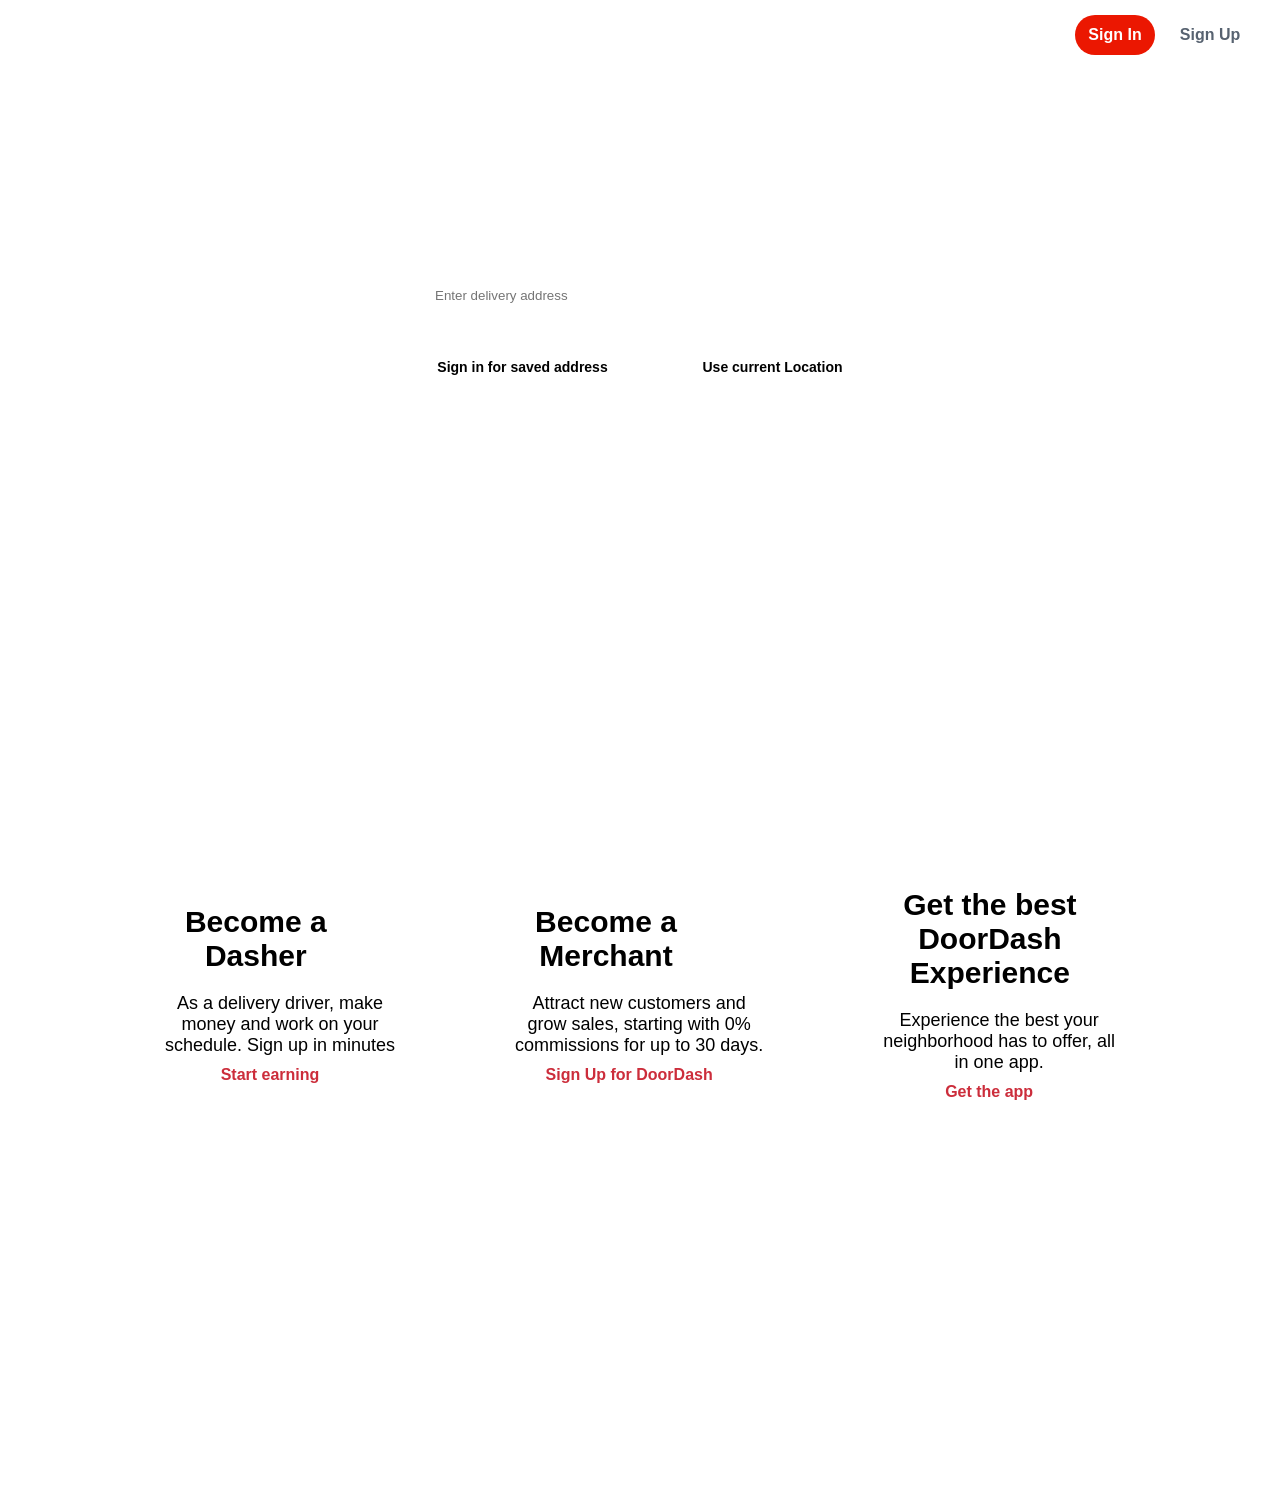
==== index.html @ 5feb7e37 "Rename doordash.html to index.html" ====
<!DOCTYPE html>
<html lang="en">
<head>
    <meta charset="UTF-8">
    <meta name="viewport" content="width=device-width, initial-scale=1.0">
    <title>doordash</title>
    <link rel="stylesheet" href="doordash.css">
</head>
<body>
    <section class="suffer">
<div class="blergh">
   <div class="yakka">
     <div class="yuik aa">Sign In</div>
    <div class="yuik ba">Sign Up</div>
   </div>
</div>

<div class="taiwo">
    <div class="alerts">
   <img src="image/dorruma.png" alt="" width="240px" class="imaz">
   <h2 class="farce">$0 DELIVERY FEE ON FIRST ORDER</h2>
   <span>Other fees apply</span>
   <input type="text" placeholder="Enter delivery address">
   <div class="field">
    <div class="battle me"><img src="image/person.png" alt="">
   <p class="ibo">Sign in for saved address</p>
    </div>
    <div class="battle you">
        <img src="image/arrowoca.png" alt="">
        <p class="ibo">Use current Location</p>
    </div>
   </div>
</div>
</div>
    </section>

    <section class="wire">
      <div class="opay">

        <div class="kudos">
         <div class="jane">
        <img src="https://cdn.doordash.com/media/consumer/home/landing/new/ScootScoot.svg" alt="">
       </div>
       <div class="menn">
        <p class="artist">Become a <br> Dasher</p></div>
        <p class="wahal">As a delivery driver, make <br> money and work on your <br> schedule. Sign up in minutes</p>

      <div class="musta">
        <p class="eary">Start earning</p>
       <img src="image/arryow.png" alt="" class="rift">
      </div>
      </div>

       <div class="kudos">
         <div class="jane a">
        <img src="https://cdn.doordash.com/media/consumer/home/landing/new/Storefront.svg" alt="">
       </div>
       <div class="menn">
        <p class="artist">Become a <br> Merchant</p></div>
        <p class="wahal">Attract new customers and <br> grow sales, starting with 0% <br>commissions for up to 30 days.</p>

      <div class="musta">
        <p class="eary">Sign Up for DoorDash</p>
       <img src="image/arryow.png" alt="" class="rift">
      </div>
      </div>

       <div class="kudos">
         <div class="jane b">
        <img src="https://cdn.doordash.com/media/consumer/home/landing/new/iphone.svg" alt="" width="150px">
       </div>
       <div class="menn">
        <p class="artist">Get the best<br> DoorDash<br> Experience </p></div>
        <p class="wahal">Experience the best your <br> neighborhood has to offer, all <br> in one app.</p>

      <div class="musta">
        <p class="eary">Get the app</p>
       <img src="image/arryow.png" alt="" class="rift">
      </div>
      </div>
       
      </div>
    </section>
</body>
</html>
---- doordash.css ----
body{
    margin: 0;
    padding: 0;
    
}
.suffer{
    background-image: url("https://img.cdn4dd.com/cdn-cgi/image/fit=cover,format=auto,quality=60/https://cdn.doordash.com/managed/consumer/seo/home/hero_v3/hero_desktop.png");
     background-size: cover;
   background-position: center;
   background-repeat: no-repeat;
   width: 100%;
   height: 100%;
   min-height: 650px;
   box-sizing: border-box;
   flex-wrap: wrap;
}
.yuik{
    
    height: 40px;
    border-radius: 20px;
    background-color: white;
    display: flex;
    align-items: center;
    justify-content: center;
  
  
}
.yakka{
    display: flex;
    /* justify-content: center; */
    align-items: center;
    gap: 10px;
    margin-left: auto;
    margin-right: 25px;
   
    
}
.aa{
    font-family: Arial, Helvetica, sans-serif;
    font-weight: 900;
    background-color: rgb(235,23,1);
    color: white;
     width: 80px;
    max-width: 100%;
    flex-wrap: wrap;
}
.ba{
  font-family: Arial, Helvetica, sans-serif;
    font-weight: 900;
    background-color: rgb(255, 255, 255);
    color:rgb(87,98,112);
    width: 90px;
    max-width: 100%;  
   
}
.blergh{
     display: flex;
    /* justify-content: center; */
    align-items: center;
    gap: 10px;
    margin-left: auto;
    flex-wrap: wrap;
    padding-top: 15px;
}
.alerts{
    display: flex;
    flex-direction: column;
    justify-content: center;
    align-items: center;
    margin-top: 40px;
    flex-wrap: wrap;
     padding: 0 20px;
}
.imaz {
    margin-bottom: 0;
}
.taiwo{
    padding-top: 100px;
}
.farce {
    color: white;
    font-family: Arial, Helvetica, sans-serif;
    font-size: 33px;
    margin: 0;
   font-weight: 900;
   flex-wrap: wrap;
   }
.taiwo span{
    color: white;
    font-family: Arial, Helvetica, sans-serif;
    font-weight: 900;
    font-size: 11px;
}
.taiwo input{
    height: 50px;
    max-height: 50px;
    margin-top: 20px;
    width: 100%;
    max-width: 430px;
    padding: 5px 0px 5px 20px;
    border-radius: 30px;
    border: none;
    flex-wrap: wrap;
}
.field{
    display: flex;
    justify-content: center;
    align-items: center;
    gap: 20px;
    margin-top: 20px;
    flex-wrap: wrap;
}
.battle{
    background-color: white;
    width: 210px;
    height: 40px;
    border-radius: 20px;
    display: flex;
    justify-content: center;
    align-items: center;
    /* padding-left: 5px; */
    flex-wrap: wrap;
    padding: 0 10px;
}

.battle img{
    width: 20px;
}
.ibo{
    font-size: 14px;
    font-family: Arial, Helvetica, sans-serif;
    font-weight: 700;
    margin-left: 5px;
    padding-right: 10px;
    flex-wrap: wrap;
}
.wire{
     width: 100%;
   height: 650px;
   min-height: 650px;
   flex-wrap: wrap;
   
}
.jane{
  justify-self: center;
  align-self: center; 
  flex-wrap: wrap; 
}
.artist{
      font-size: 30px;
    font-family: Arial, Helvetica, sans-serif;
    font-weight: 900;
    width: fit-content;
    margin: 0;
    text-align: center;
    flex-wrap: wrap;
}
.menn { 
    
    padding: 20px;}

.wahal{
    font-family: Arial, Helvetica, sans-serif;
    font-weight: 500;
    text-align: center;
    width: fit-content;
    margin: 0;
    font-size: 18px;
    flex-wrap: wrap;

}
.eary
{
   font-family: Arial, Helvetica, sans-serif;
    font-weight: 900;
    text-align: center;
    color: rgb(204,45,59);
    margin: 0;
    flex-wrap: wrap;
}
.rift
{
    width: 20px;
}
.musta{
    display: flex;
    /* justify-content: center; */
    align-items: center;
    margin: 10px 0;
    justify-content: center;
    flex-wrap: wrap;
    

}
.kudos{
    display: flex;
    flex-direction: column;
    flex-wrap: wrap;
    justify-content: center;
    /* align-items: center; */
    

}
.opay{
    display: flex;
    flex-wrap: wrap;
    justify-content: center;
    align-items: center;
    margin-top: 200px;
    gap: 120px;
}
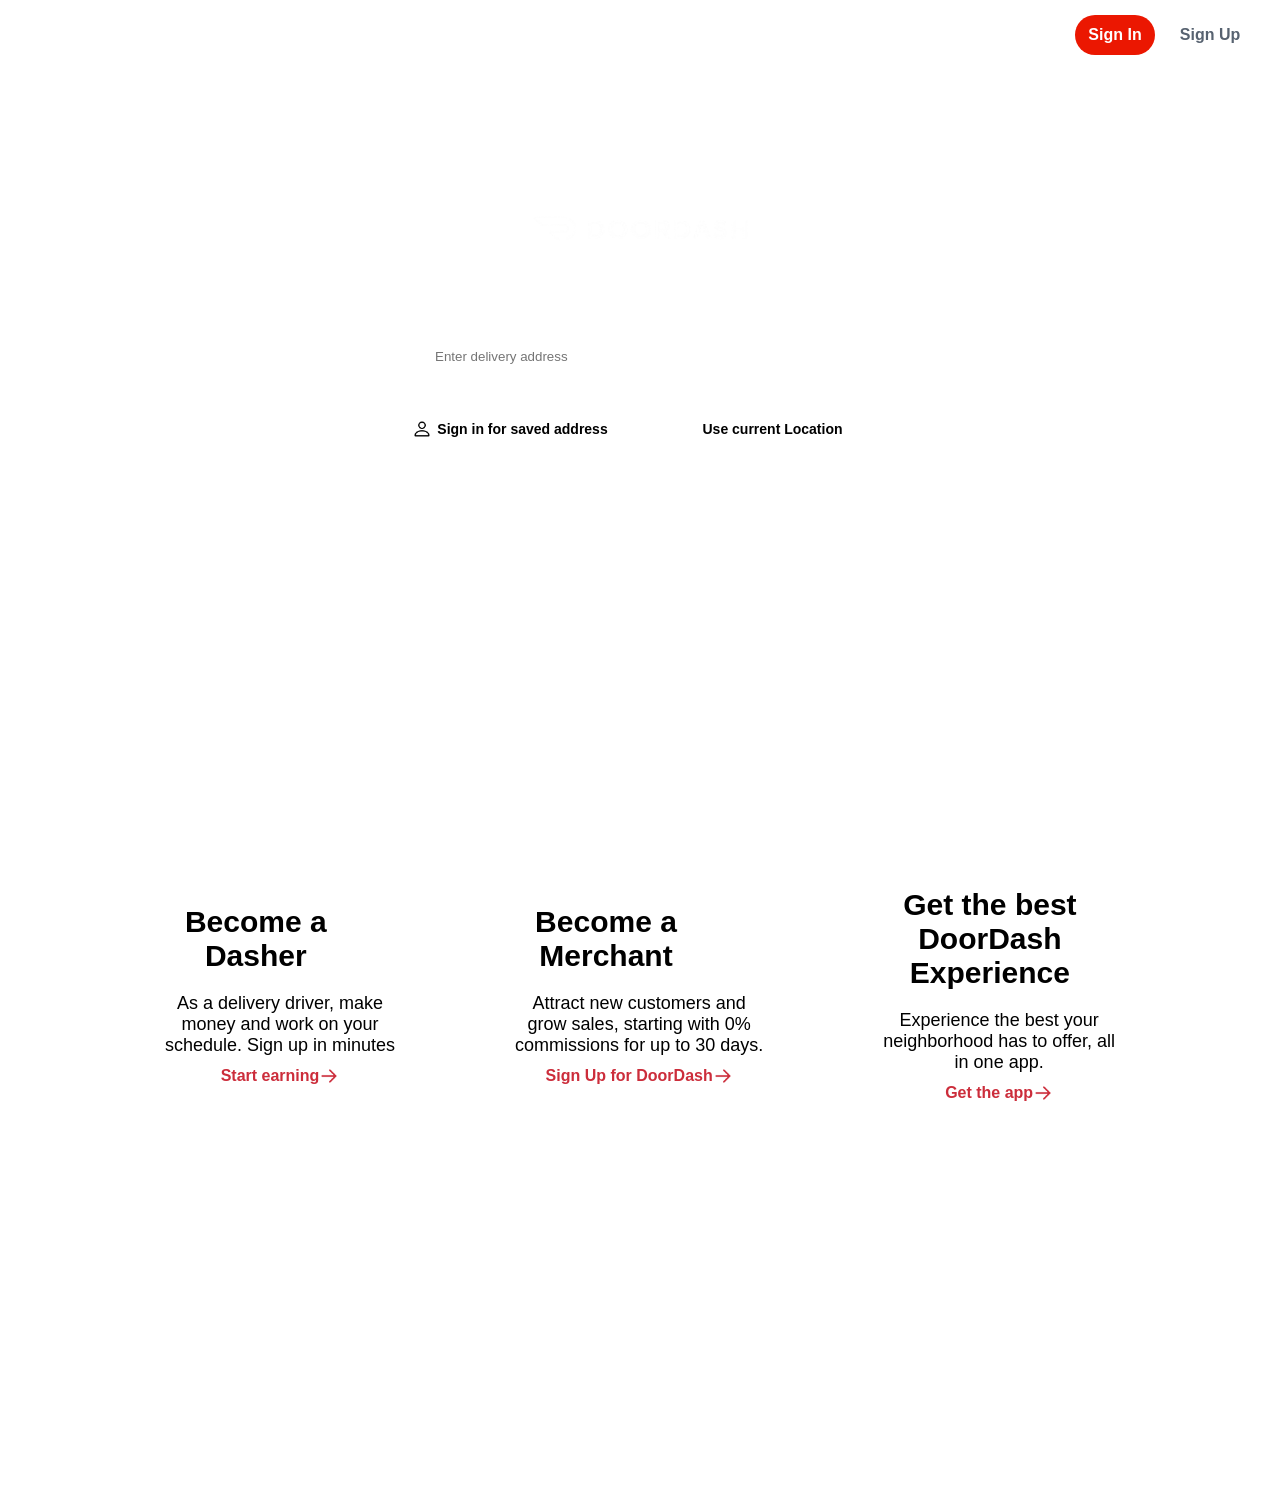
==== commit ab3bfde3: "Update index.html" ====
--- a/index.html
+++ b/index.html
@@ -17,12 +17,12 @@
 
 <div class="taiwo">
     <div class="alerts">
-   <img src="image/dorruma.png" alt="" width="240px" class="imaz">
+   <img src="dorruma.png" alt="" width="240px" class="imaz">
    <h2 class="farce">$0 DELIVERY FEE ON FIRST ORDER</h2>
    <span>Other fees apply</span>
    <input type="text" placeholder="Enter delivery address">
    <div class="field">
-    <div class="battle me"><img src="image/person.png" alt="">
+    <div class="battle me"><img src="person.png" alt="">
    <p class="ibo">Sign in for saved address</p>
     </div>
     <div class="battle you">
@@ -47,7 +47,7 @@
 
       <div class="musta">
         <p class="eary">Start earning</p>
-       <img src="image/arryow.png" alt="" class="rift">
+       <img src="arryow.png" alt="" class="rift">
       </div>
       </div>
 
@@ -61,7 +61,7 @@
 
       <div class="musta">
         <p class="eary">Sign Up for DoorDash</p>
-       <img src="image/arryow.png" alt="" class="rift">
+       <img src="arryow.png" alt="" class="rift">
       </div>
       </div>
 
@@ -75,7 +75,7 @@
 
       <div class="musta">
         <p class="eary">Get the app</p>
-       <img src="image/arryow.png" alt="" class="rift">
+       <img src="arryow.png" alt="" class="rift">
       </div>
       </div>
        
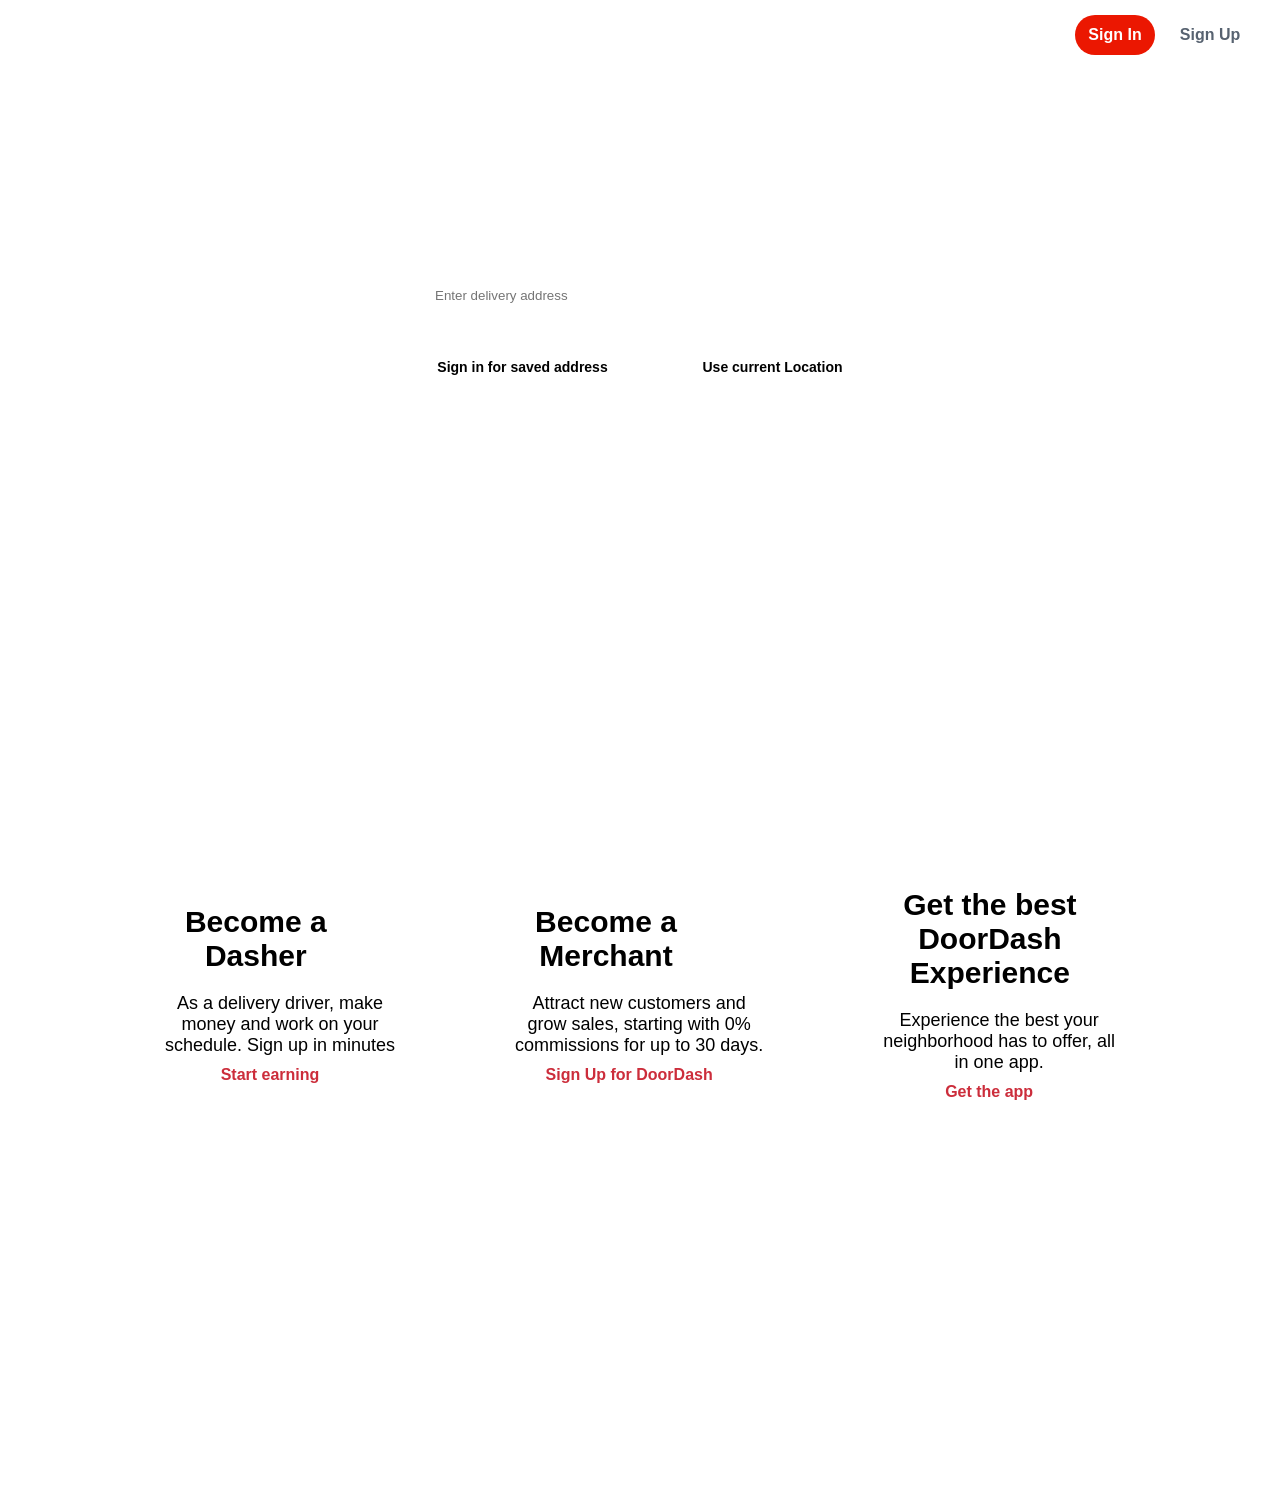
==== commit 5f951280: "Update index.html" ====
--- a/index.html
+++ b/index.html
@@ -17,12 +17,12 @@
 
 <div class="taiwo">
     <div class="alerts">
-   <img src="dorruma.png" alt="" width="240px" class="imaz">
+   <img src="image/dorruma.png" alt="" width="240px" class="imaz">
    <h2 class="farce">$0 DELIVERY FEE ON FIRST ORDER</h2>
    <span>Other fees apply</span>
    <input type="text" placeholder="Enter delivery address">
    <div class="field">
-    <div class="battle me"><img src="person.png" alt="">
+    <div class="battle me"><img src="image/person.png" alt="">
    <p class="ibo">Sign in for saved address</p>
     </div>
     <div class="battle you">
@@ -47,7 +47,7 @@
 
       <div class="musta">
         <p class="eary">Start earning</p>
-       <img src="arryow.png" alt="" class="rift">
+       <img src="image/arryow.png" alt="" class="rift">
       </div>
       </div>
 
@@ -61,7 +61,7 @@
 
       <div class="musta">
         <p class="eary">Sign Up for DoorDash</p>
-       <img src="arryow.png" alt="" class="rift">
+       <img src="image/arryow.png" alt="" class="rift">
       </div>
       </div>
 
@@ -75,7 +75,7 @@
 
       <div class="musta">
         <p class="eary">Get the app</p>
-       <img src="arryow.png" alt="" class="rift">
+       <img src="image/arryow.png" alt="" class="rift">
       </div>
       </div>
        
